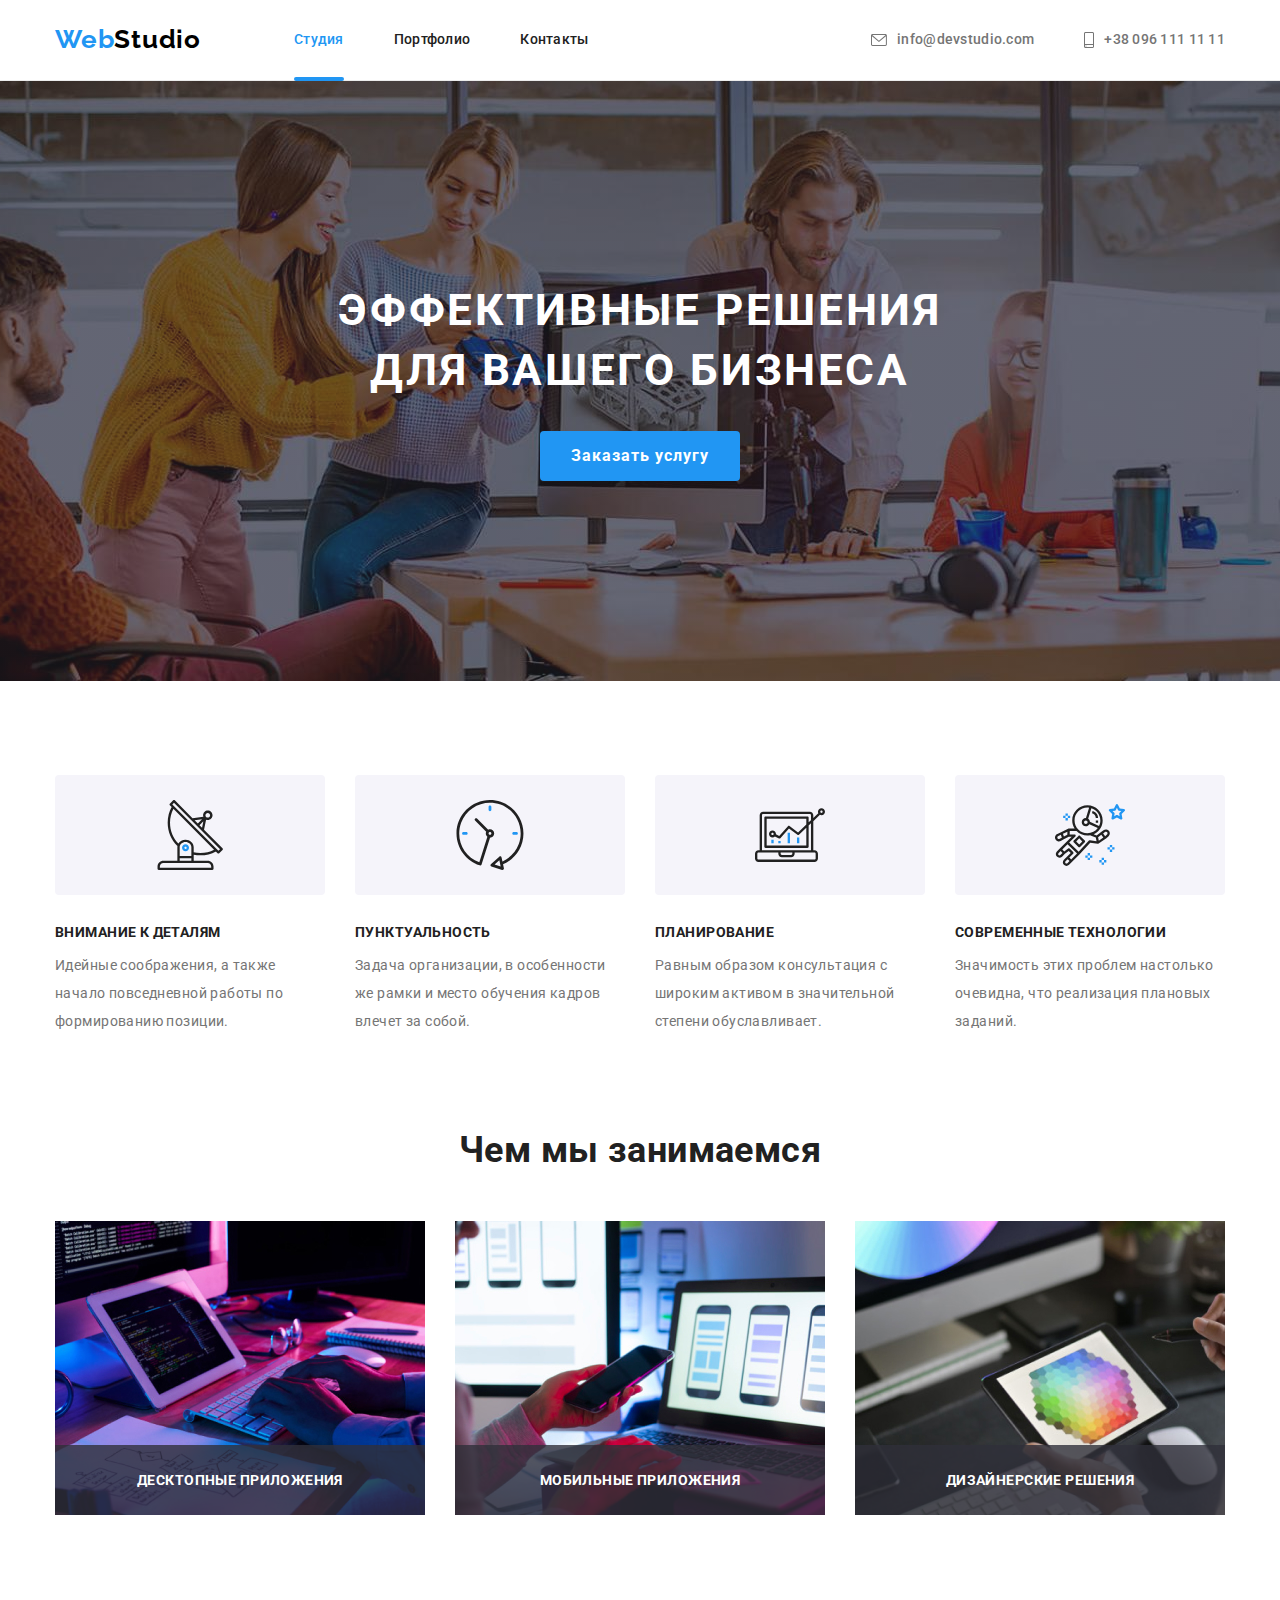
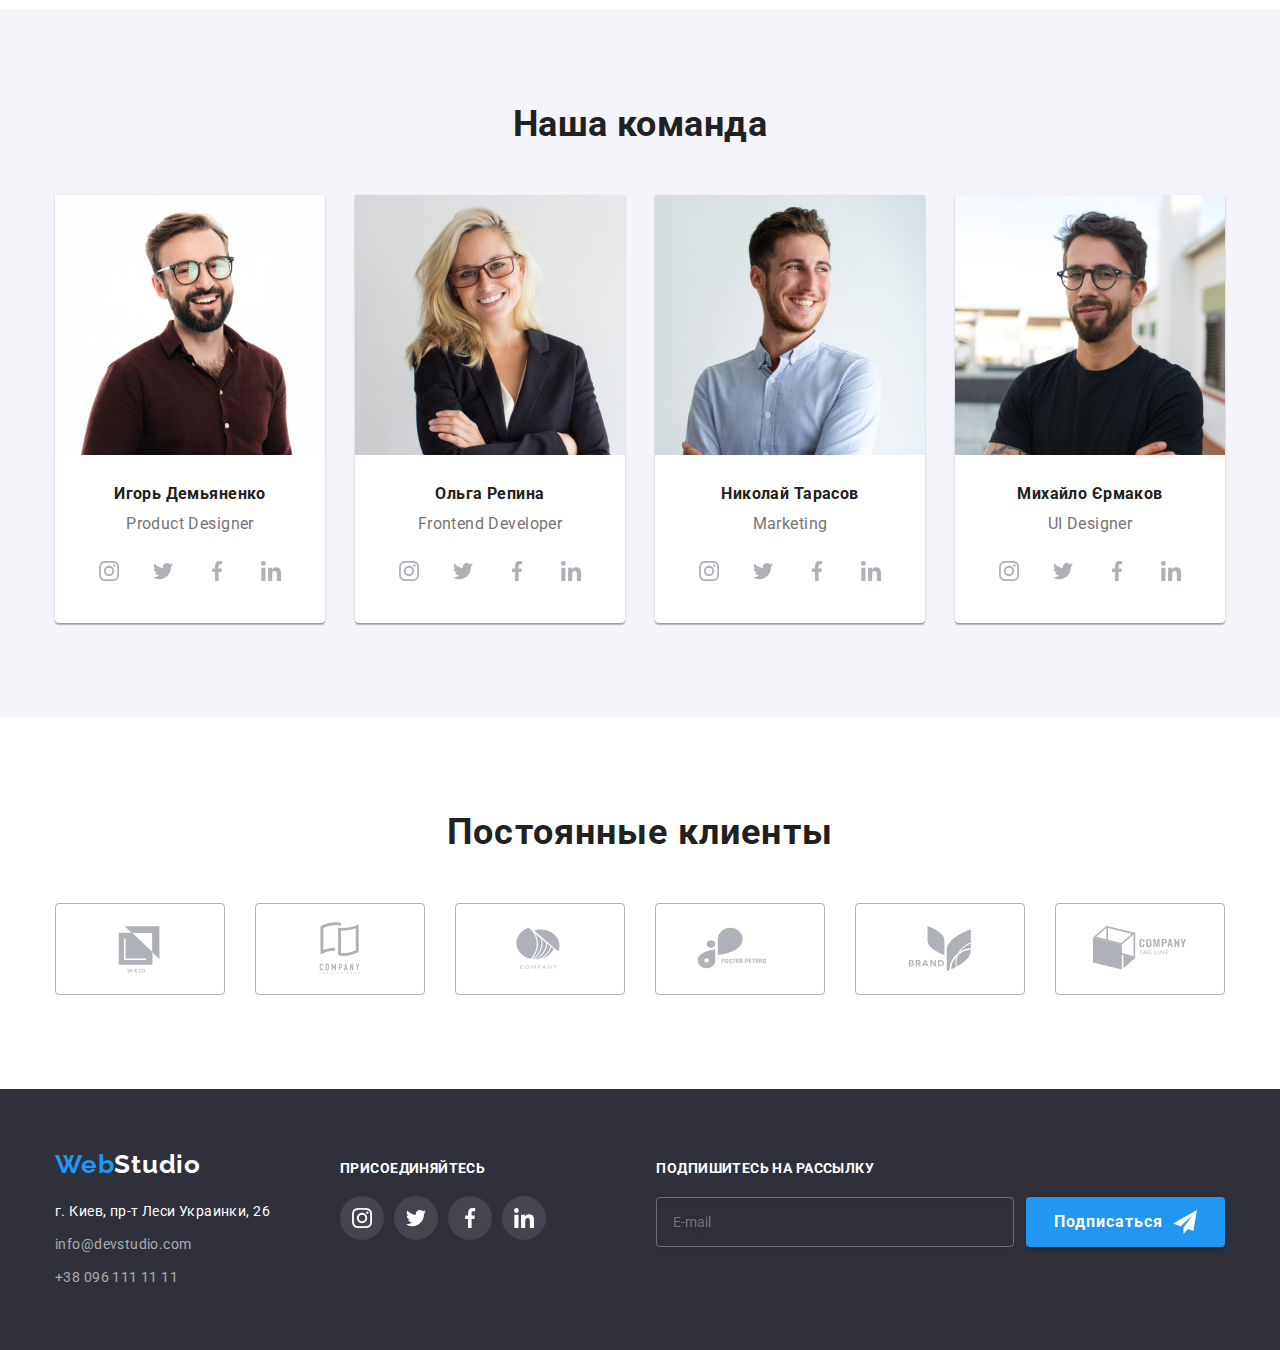
==== index.html @ 837e89fe "6 домашка" ====
<!DOCTYPE html>
<html lang="ru">
	<head>
		<meta charset="UTF-8" />
		<meta http-equiv="X-UA-Compatible" content="IE=edge" />
		<meta name="viewport" content="width=device-width, initial-scale=1.0" />
		<link
			rel="stylesheet"
			href="https://cdnjs.cloudflare.com/ajax/libs/modern-normalize/1.0.0/modern-normalize.min.css"
		/>
		<link rel="stylesheet" href="styles.css" />
		<link rel="preconnect" href="https://fonts.googleapis.com" />
		<link rel="preconnect" href="https://fonts.gstatic.com" crossorigin />
		<link
			href="https://fonts.googleapis.com/css2?family=Raleway:wght@700&family=Roboto:wght@400;500;700;900&display=swap"
			rel="stylesheet"
		/>
		<title>WebStudio</title>
	</head>

	<body>
		<!--header-->
		<header class="header">
			<div class="conteiner header-nav">
								<nav class="header-nav">
					<a href="./index.html" class="logo"><span class="logo-web">Web</span>Studio</a>

					<ul class="menu-nav">
						<li class="item"><a class="nav-link act" href="./index.html">Студия</a></li>
						<li class="item"><a class="nav-link" href="./portfolio.html">Портфолио</a></li>
						<li class="item"><a class="nav-link" href="">Контакты</a></li>
					</ul>
				</nav>
				<ul class="menu-nav-cont">
					<li class="item"
						><a class="nav-cont" href="mailto:info@devstudio.com">
							<svg class="mail-icon">
								<use href="./icons/icons2v.svg#icon-convert1"></use> 
							</svg>info@devstudio.com</a>
					</li>
					<li class="item"
						><a class="nav-cont" href="tel:+380961111111">
							<svg class="pfone-icon">
								<use href="./icons/icons2v.svg#icon-smartphone"></use> 
							</svg>+38 096 111 11 11</a>
					</li>
				</ul>
			</div>
		</header>

		<main>
			<!--Секція-1_Эффективные решения для вашего бизнеса-->
			<section class="hero">
				<div class="conteiner hero-content">
					<h1 class="hero-title"
						>Эффективные решения <br />
						для вашего бизнеса</h1
					>
					<button data-modal-open type="button" class=" button">Заказать услугу</button>
				</div>
			</section>

			<!--Секція-2_Наши преимущества-->
			<section class="section">
				<div class="conteiner">
					<h2 class="visually-hidden">Наши преимущества</h2>
					<ul class="skils-com-lict">
						<li class="list-item">
							<div class="box-our-advantages">
								<svg class="icon-figure"><use href="./icons/icons.svg#icon-icon-01-catel"></use></svg>
							</div>
							<h3 class="com-item-title">Внимание к деталям</h3>
							<p class="head-opys">Идейные соображения, а также начало повседневной работы по формированию позиции.</p>
						</li>
						<li class="list-item">
							<div class="box-our-advantages">
								<svg class="icon-figure"><use href="./icons/icons.svg#icon-icon-02-godyn"></use></svg>
							</div>
							<h3 class="com-item-title">Пунктуальность</h3>
							<p class="head-opys"
								>Задача организации, в особенности же рамки и место обучения кадров влечет за собой.</p
							>
						</li>
						<li class="list-item">
							<div class="box-our-advantages">
								<svg class="icon-figure"><use href="./icons/icons.svg#icon-icon-03-comp"></use></svg>
							</div>
							<h3 class="com-item-title">Планирование</h3>
							<p class="head-opys"
								>Равным образом консультация с широким активом в значительной степени обуславливает.</p
							>
						</li>
						<li class="list-item">
							<div class="box-our-advantages">
								<svg class="icon-figure"><use href="./icons/icons.svg#icon-icon-04-cosm"></use></svg>
							</div>
							<h3 class="com-item-title">Современные технологии</h3>
							<p class="head-opys">Значимость этих проблем настолько очевидна, что реализация плановых заданий.</p>
						</li>
					</ul>
				</div>
			</section>

			<!--Секція_3-Чем мы занимаемся-->
			<section class="section our-work">
				<div class="conteiner">
					<h2 class="head-poslugu">Чем мы занимаемся</h2>
					<div class="container-our-work">
						<ul class="work-list">
							<li class="item">
								<div class="img-item">
								<img
									src="./images/box1.jpg"
									alt="Програмированиє"
									class="work-list-works"
									width="370"
									height="294"
								/>
								<p class="text-img">Десктопные приложения</p>
								</div>

							</li>
							<li class="item">
								<div class="img-item">
								<img
									src="./images/box2.jpg"
									alt="Консультированиє"
									class="work-list-works"
									width="370"
									height="294"
								/>
								<p class="text-img">Мобильные приложения</p>
								</div>

							</li>
							<li class="item">
								<div class="img-item">
								<img src="./images/box3.jpg"
								alt="Дизайн"
								class="work-list-works"
								width="370"
								height="294"
								/>
								<p class="text-img">Дизайнерские решения</p>
								</div>
							</li>
						</ul>
					</div>
				</div>
			</section>

			<!--Секція_4_Наша команда-->
			<section class="section container-our-comand">
				<div class="conteiner">
					<h2 class="head-command">Наша команда</h2>
					<ul class="our-comand">
						<li class="our-comand-li">
							<img src="./images/2-komand-01.jpg" alt="" class="img-card" />
							<div class="our-comand-name">
								<h3 class="name">Игорь Демьяненко</h3>
								<p lang="en" class="work">Product Designer</p>
								<ul class="team-icon">
									<li class="icon-item cart-team">
										<a
											class="link-soc-team"
											href="https://www.instagram.com/"
											target="_blank"
											rel="noopener noreferrer nofollow"
										>
											<svg class="icon-item-team"><use href="./icons/icons2v.svg#icon-instagram"></use></svg>
										</a>
									</li>
									<li class="icon-item"
										><a
											class="link-soc-team"
											href="https://twitter.com/"
											target="_blank"
											rel="noopener noreferrer nofollow"
										>
											<svg class="icon-item-team"><use href="./icons/icons2v.svg#icon-twitter"></use></svg>
										</a>
									</li>
									<li class="icon-item"
										><a
											class="link-soc-team"
											href="https://www.facebook.com/"
											target="_blank"
											rel="noopener noreferrer nofollow"
										>
											<svg class="icon-item-team"><use href="./icons/icons2v.svg#icon-facebook"></use></svg>
										</a>
									</li>
									<li class="icon-item"
										><a
											class="link-soc-team"
											href="https://www.linkedin.com/"
											target="_blank"
											rel="noopener noreferrer nofollow"
										>
											<svg class="icon-item-team"><use href="./icons/icons2v.svg#icon-linkedin"></use></svg>
										</a>
									</li>
								</ul>
							</div>
						</li>
						<li class="our-comand-li">
							<img src="./images/2-komand-02.jpg" alt="" class="img-card" />
							<div class="our-comand-name">
								<h3 class="name">Ольга Репина</h3>
								<p lang="en" class="work">Frontend Developer</p>
								<ul class="team-icon">
									<li class="icon-item cart-team">
										<a
											class="link-soc-team"
											href="https://www.instagram.com/"
											target="_blank"
											rel="noopener noreferrer nofollow"
										>
											<svg class="icon-item-team"><use href="./icons/icons2v.svg#icon-instagram"></use></svg>
										</a>
									</li>
									<li class="icon-item"
										><a
											class="link-soc-team"
											href="https://twitter.com/"
											target="_blank"
											rel="noopener noreferrer nofollow"
										>
											<svg class="icon-item-team"><use href="./icons/icons2v.svg#icon-twitter"></use></svg>
										</a>
									</li>
									<li class="icon-item"
										><a
											class="link-soc-team"
											href="https://www.facebook.com/"
											target="_blank"
											rel="noopener noreferrer nofollow"
										>
											<svg class="icon-item-team"><use href="./icons/icons2v.svg#icon-facebook"></use></svg>
										</a>
									</li>
									<li class="icon-item"
										><a
											class="link-soc-team"
											href="https://www.linkedin.com/"
											target="_blank"
											rel="noopener noreferrer nofollow"
										>
											<svg class="icon-item-team"><use href="./icons/icons2v.svg#icon-linkedin"></use></svg>
										</a>
									</li>
								</ul>
							</div>
						</li>
						<li class="our-comand-li">
							<img src="./images/2-komand-03.jpg" alt="" class="img-card" />
							<div class="our-comand-name">
								<h3 class="name">Николай Тарасов</h3>
								<p lang="en" class="work">Marketing</p>
								<ul class="team-icon">
									<li class="icon-item cart-team">
										<a
											class="link-soc-team"
											href="https://www.instagram.com/"
											target="_blank"
											rel="noopener noreferrer nofollow"
										>
											<svg class="icon-item-team"><use href="./icons/icons2v.svg#icon-instagram"></use></svg>
										</a>
									</li>
									<li class="icon-item"
										><a
											class="link-soc-team"
											href="https://twitter.com/"
											target="_blank"
											rel="noopener noreferrer nofollow"
										>
											<svg class="icon-item-team"><use href="./icons/icons2v.svg#icon-twitter"></use></svg>
										</a>
									</li>
									<li class="icon-item"
										><a
											class="link-soc-team"
											href="https://www.facebook.com/"
											target="_blank"
											rel="noopener noreferrer nofollow"
										>
											<svg class="icon-item-team"><use href="./icons/icons2v.svg#icon-facebook"></use></svg>
										</a>
									</li>
									<li class="icon-item"
										><a
											class="link-soc-team"
											href="https://www.linkedin.com/"
											target="_blank"
											rel="noopener noreferrer nofollow"
										>
											<svg class="icon-item-team"><use href="./icons/icons2v.svg#icon-linkedin"></use></svg>
										</a>
									</li>
								</ul>
							</div>
						</li>
						<li class="our-comand-li">
							<img src="./images/2-komand-04.jpg" alt="" class="img-card" />
							<div class="our-comand-name">
								<h3 class="name">Михайло Єрмаков</h3>
								<p lang="en" class="work">UI Designer</p>
								<ul class="team-icon">
									<li class="icon-item cart-team">
										<a
											class="link-soc-team"
											href="https://www.instagram.com/"
											target="_blank"
											rel="noopener noreferrer nofollow"
										>
											<svg class="icon-item-team"><use href="./icons/icons2v.svg#icon-instagram"></use></svg>
										</a>
									</li>
									<li class="icon-item"
										><a
											class="link-soc-team"
											href="https://twitter.com/"
											target="_blank"
											rel="noopener noreferrer nofollow"
										>
											<svg class="icon-item-team"><use href="./icons/icons2v.svg#icon-twitter"></use></svg>
										</a>
									</li>
									<li class="icon-item"
										><a
											class="link-soc-team"
											href="https://www.facebook.com/"
											target="_blank"
											rel="noopener noreferrer nofollow"
										>
											<svg class="icon-item-team"><use href="./icons/icons2v.svg#icon-facebook"></use></svg>
										</a>
									</li>
									<li class="icon-item"
										><a
											class="link-soc-team"
											href="https://www.linkedin.com/"
											target="_blank"
											rel="noopener noreferrer nofollow"
										>
											<svg class="icon-item-team"><use href="./icons/icons2v.svg#icon-linkedin"></use></svg>
										</a>
									</li>
								</ul>
							</div>
						</li>
					</ul>
				</div>
			</section>

			<!--Секція_5_Постоянные клиенты-->
			            <section class="section">
				<div class="conteiner">
					<h2 class="cliens-title">Постоянные клиенты</h2>

				<ul class="cliens-list">
					<li>
						<a class="client-logo" href="" target="_blank" rel="noopener noreferrer nofollow">
							<svg class="logo-svg">
                               <use href="./images/icons.svg#icon-Logo1"></use>
							</svg>
						</a>
					</li>

					<li>
						<a class="client-logo" href="" target="_blank" rel="noopener noreferrer nofollow">
							<svg class="logo-svg">
                               <use href="./images/icons.svg#icon-Logo2"></use>
							</svg>
						</a>
					</li>

					<li>
						<a class="client-logo" href="" target="_blank" rel="noopener noreferrer nofollow">
							<svg class="logo-svg">
                               <use href="./images/icons.svg#icon-Logo3"></use>
							</svg>
						</a>
					</li>

					<li>
						<a class="client-logo" href="" target="_blank" rel="noopener noreferrer nofollow">
							<svg class="logo-svg">
                               <use href="./images/icons.svg#icon-Logo4"></use>
							</svg>
						</a>
					</li>

					<li>
						<a class="client-logo" href="" target="_blank" rel="noopener noreferrer nofollow">
							<svg class="logo-svg">
                               <use href="./images/icons.svg#icon-Logo5"></use>
							</svg>
						</a>
					</li>

					<li>
						<a class="client-logo" href="" target="_blank" rel="noopener noreferrer nofollow">
							<svg class="logo-svg">
                               <use href="./images/icons.svg#icon-Logo6"></use>
							</svg>
						</a>
					</li>
				</ul>

				</div>
			</section>
		</main>

		<!--footer-->
		<footer class="footer-section">
			<div class="conteiner flex-footer">
				<div class="footer-content">
				<a href="./index.html" class="logo foot"
					><span class="logo-web">Web</span><span class="footer-studio">Studio</span></a>
				<address>
					<ul class="contact-footer">
						<li class="item-foot">
							<a
								class="address"
								href="https://goo.gl/maps/L429s9yHfbcvS6HbA"
								target="_blank"
								rel="noopener noreferrer nofollow"
								>г. Киев, пр-т Леси Украинки, 26</a>
						</li>
						<li class="item-foot"><a class="footer-cont" href="mailto:info@devstudio.com">info@devstudio.com</a></li>
						<li class="item-foot"><a class="footer-cont" href="tel:+380961111111">+38 096 111 11 11</a></li>
					</ul>
				</address>
			</div>

			<div class="footer-soc-icon">
				<p class="soc-title">присоединяйтесь</p>
				<ul class="soc-icon-link">
					<li class="fot-icon-item"><a class="fot-link-soc" href="https://www.instagram.com/" target="_blank" rel="noopener noreferrer nofollow">
						<svg class="fut-icon-item">
							<use href="./images/icons.svg#icon-instagram"></use>
						</svg></a>
					</li>
					<li class="fot-icon-item"><a class="fot-link-soc" href="https://twitter.com/" target="_blank" rel="noopener noreferrer nofollow">
						<svg class="fut-icon-item">
							<use href="./images/icons.svg#icon-twitter"></use>
						</svg></a>
					</li>
					<li class="fot-icon-item"><a class="fot-link-soc" href="https://www.facebook.com/" target="_blank" rel="noopener noreferrer nofollow">
						<svg class="fut-icon-item">
							<use href="./images/icons.svg#icon-facebook"></use>
						</svg></a>
					</li>
					<li class="fot-icon-item"><a class="fot-link-soc" href="https://www.linkedin.com/" target="_blank" rel="noopener noreferrer nofollow">
						<svg class="fut-icon-item">
							<use href="./images/icons.svg#icon-linkedin"></use>
						</svg></a>
					</li>
				</ul>
			</div>

               <form class="footter-form">
				<div>
				<p class="footer-form-title">Подпишитесь на рассылку</p>
				<label class="label-mail">
					<input type="email" name="email" placeholder="E-mail" />
				</label>
			</div>
			<div>
				<button type="submit" class="footer-form-btn">Подписаться
					<svg class="sent-svg">
						<use href="./images/icons.svg#icon-send"></use>
					</svg>
				</button>
			</div>
			   </form>


			</div>
		</footer>

		<!-- Модальное Окно -->
		<div data-modal class="backdrop is-hidden">
		<div class="modal">
	
	
				
				<form class="form">
					<p class="form-title">Оставьте свои данные, мы вам перезвоним</p>
			
					<label class="form-group"><span class="modal-form-text">Имя</span>
					<input type="text" name="username">
					<svg class="svg-form">
						<use href="./images/icons.svg#icon-person"></use>
					</svg>
				</label>

					<label class="form-group"><span class="modal-form-text">Телефон</span>
					<input type="tel" name="telephone">
					<svg class="svg-form">
						<use href="./images/icons.svg#icon-phone"></use>
					</svg>
				</label>

					<label class="form-group"><span class="modal-form-text">Почта</span>
					<input type="email" name="mail">
					<svg class="svg-form">
						<use href="./images/icons.svg#icon-email"></use>
					</svg>
				</label>

					<label class="form-group"><span class="modal-form-text">Комментарий</span>
					<textarea class="comment" name="comment" rows="10" placeholder="Введите текст"></textarea>
				</label>


				<label class="checkbox-label" for="policy">
					<input class="checkbox" type="checkbox" name="policy" id="policy">
					<span class="icon-check"></span>
					Соглашаюсь с рассылкой и принимаю <a class="policy-link" href="">Условия договора</a></label>
			

					<button class="form-button" type="submit">Отправить</button>
				</form>
			
			<button  data-modal-close class="close-modal" type="button">
        <svg class="close-svg">
			<use href="./images/icons.svg#icon-close-black"></use>
		</svg>
	</button>
		</div>
		</div>
		<script src="./js/modal.js"></script>
	</body>
</html>
---- styles.css ----
:root {
	--h-text-color: #212121;
	--text-color: #757575;
	--white-color: #ffffff;
	--hero-back-color: #2f303a;
	--accent-color: #2196f3;
	--button-accent-color: #188ce8;
	--fot-con-text-color: rgba(255, 255, 255, 0.6);
	--team-back-color: #f5f4fa;
	--black-color: #000000;
	--box-shadow-color: 0px 3px 1px rgba(0, 0, 0, 0.1), 0px 1px 2px rgba(0, 0, 0, 0.08), 0px 2px 2px rgba(0, 0, 0, 0.12);
	--outline-stiles-control: #920101;
}

@import 'node_modules/modern-normalize/modern-normalize.css';

/*--body-*/
html {
	box-sizing: border-box;
}

*,
*::before,
*::after
 {
	box-sizing: inherit;
}

.section {
	padding-top: 94px;
	padding-bottom: 94px;
}

p,
h1,
h2,
h3,
h4,
h5,
h6 {
	margin: 0;
}

ul {
	padding-left: 0;
	margin: 0;
	list-style: none;

}

body {
	font-family: "Roboto", sans-serif;
	color: #212121;
	font-size: 14px;
	letter-spacing: 0.03em;
	background-color: #ffffff;
	margin: 0;
}







/* Модальное окно */
.backdrop {
	position: fixed;
	top: 0;
	left: 0;
	width: 100%;
	height: 100%;
	opacity: 1;
	background: rgba(0, 0, 0, 0.2);
	transition: opacity 250ms cubic-bezier(0.4, 0, 0.2, 1);
}

.modal {
	position: absolute;
	min-width: 528px;
	min-height: 581px;
	top: 50%;
	left: 50%;
	padding: 40px;
	transform: translate(-50%, -50%) scale(1);
	background: var(--white-color);
	box-shadow: 0px 1px 3px rgba(0, 0, 0, 0.12), 0px 1px 1px rgba(0, 0, 0, 0.14), 0px 2px 1px rgba(0, 0, 0, 0.2);
	border-radius: 4px;
	transform: translate 250ms cubic-bezier(0.4, 0, 0.2, 1);
}

.backdrop.is-hidden .modal {
	transform: translate(-50%, -50%) scale(0.9);
}

.backdrop.is-hidden {
	opacity: 0;
	pointer-events: none;
}

.close-modal {
	position: absolute;
	display: flex;
	width: 30px;
	height: 30px;
	border: 1px solid rgba(0, 0, 0, 0.1);
	border-radius: 50%;
	background-color: var(--white-color);
	align-items: center;
	justify-content: center;
	top: 8px;
	right: 8px;
	fill: var(--black-color);
	transition: fill 250ms cubic-bezier(0.4, 0, 0.2, 1);
}

.close-modal:hover,
.close-modal:focus {
	fill: var(--accent-color);
}

.close-svg {
	width: 18px;
	height: 18px;
}

/*--контент модального вікна--*/
.form {
	display: block;
	width: 448px;
}

.form-title {
	font-weight: 700;
	font-size: 20px;
	line-height: 1.15;
	text-align: center;
	margin-bottom: 12px;
	letter-spacing: 0.03em;
	color: var(--h-text-color);
}

.modal-form-text {
	font-size: 12px;
line-height: 1.16;
letter-spacing: 0.01em;
margin-bottom: 4px;
}

.form-group {
	position: relative;
	display: flex;
	flex-direction: column;
	margin-bottom: 10px;
}

.svg-form {
	position: absolute;
	width: 18px;
	height: 18px;
	left: 12px;
	bottom: 11px;
	fill: var(--black-color);
	transition: fill 250ms cubic-bezier(0.4, 0, 0.2, 1);
}

input:focus ~ .svg-form {
	fill: var(--accent-color);
}

textarea {
	resize: none;
	height: 120px;
	margin-bottom: 20px;
	border: 1px solid rgba(33, 33, 33, 0.2);
	border-radius: 4px;
	outline: none;
	transition: border 250ms cubic-bezier(0.4, 0, 0.2, 1);
}

textarea:focus {
	border: 1px solid var(--accent-color);
}

.comment {
	padding: 12px 16px;
	font-weight: 400;
	font-size: 14px;
    line-height: 1,14;
    letter-spacing: 0.01em;
    color: rgba(117, 117, 117, 0.5);

}

.modal-form label {
	margin-bottom: 4px;
}

.modal-form input {
	margin: 0;
	padding: 0;
}

input {
	padding: 11px 12px 11px 42px;
	border: 1px solid;
	border-color: rgba(33, 33, 33, 0.2);
	border-radius: 4px;
	outline: none;
	transition: border-color 250ms cubic-bezier(0.4, 0, 0.2, 1);
}

input:focus {
	border-color: var(--accent-color);
}

.checkbox {
	position: absolute;
	width: 1px;
	height: 1px;
	margin: -1px;
	border: 0;
	padding: 0;
	white-space: nowrap;
	clip-path: inset(100%);
	clip: rect(0 0 0 0);
	overflow: hidden;
	margin: 0;
}

.checkbox:checked + .icon-check {
	border-color: var(--accent-color);
	background-color: var(--accent-color);
	background-image: url(../images/check.svg);
	background-repeat: no-repeat;
}

.checkbox-label {
	display: flex;
	justify-content: center;
	align-items: center;
}

.icon-check {
	display: inline-block;
	margin-right: 8px;
	width: 16px;
	height: 15px;
	border: 2px solid var(--h-text-color);
	border-radius: 2px;
	transition: border-color 250ms cubic-bezier(0.4, 0, 0.2, 1), background-color 250ms cubic-bezier(0.4, 0, 0.2, 1),
		background-image 250ms cubic-bezier(0.4, 0, 0.2, 1);
}

.policy-link {
	position: relative;
	display: inline-block;
	margin-left: 4px;
	color: var(--accent-color);
	letter-spacing: 0.03em;
	text-decoration: none;
}

.policy-link::after {
	content: "";
	position: absolute;
	display: block;
	left: 0;
	bottom: 1px;
	width: 100%;
	height: 1px;
	background-color: var(--accent-color);
}

.form-button {
	display: block;
	text-align: center;
	letter-spacing: 0.06em;
	width: 200px;
	height: 50px;
	margin: 30px auto 0;
	background-color: var(--accent-color);
	box-shadow: 0px 4px 4px rgba(0, 0, 0, 0.15);
	border: 0;
	border-radius: 4px;
	font-weight: 700;
	font-size: 16px;
	line-height: 1.88;
	color: var(--white-color);
	transition: background-color 250ms cubic-bezier(0.4, 0, 0.2, 1);
}

.form-button:hover,
.form-button:focus {
	background-color: var(--button-accent-color);
}

/*--index--Заголовок--*/
/*--header--*/
.header {
	border-bottom: 1px solid #ececec;
	background-color: var(--white-color);
}

.conteiner {
	width: 1200px;
	padding-left: 15px;
	padding-right: 15px;
	margin-left: auto;
	margin-right: auto;
}

.header-nav {
	display: flex;
	align-items: center;
}

.logo {
	color: var(--black-color);
	font-family: "Raleway";
	font-weight: 700;
	font-size: 26px;
	line-height: 1.2;
	letter-spacing: 0.03em;
	text-decoration: none;
}

.logo-web {
	color: var(--accent-color);
}

.header-nav {
	font-weight: 500;
	line-height: 1.1;
	letter-spacing: 0.02em;
}

.menu-nav {
	display: flex;
	list-style: none;
	margin-left: 93px;
}

.menu-nav .item + .item {
	margin-left: 50px;
}

.logo,
.nav-link,
.nav-cont {
	text-decoration: none;
}

.menu-nav .nav-link {
	position: relative;
	display: block;
	padding-top: 32px;
	padding-bottom: 32px;
	color: var(--h-text-color);
	transition: color 250ms cubic-bezier(0.4, 0, 0.2, 1);
}

.nav-menu .nav-link {
	color: var(--h-text-color);
	list-style: none;
	font-weight: 500;
	line-height: 1.1;
	letter-spacing: 0.02em;
}

.menu-nav .nav-link.act {
	position: relative;
	color: var(--accent-color);
}

.menu-nav .nav-link.act::after {
	content: "";
	position: absolute;
	left: 0;
	bottom: -1px;
	display: block;
	background: #2196f3;
	border-radius: 2px;
	height: 4px;
	width: 100%;
}

.menu-nav-cont {
	display: flex;
	list-style: none;
	margin-left: auto;
	align-items: center;
}

.menu-nav-cont .item + .item {
	margin-left: 50px;
}

.nav-cont {
	color: var(--text-color);
	font-weight: 500;
	line-height: 1.1;
	letter-spacing: 0.02em;
	display: flex;
	align-items: center;
	padding-top: 32px;
	padding-bottom: 32px;
	transition: color 250ms cubic-bezier(0.4, 0, 0.2, 1);
}

.nav-link:hover,
.nav-link:focus,
.nav-cont:hover,
.nav-cont:focus {
	color: var(--accent-color);
}

.mail-icon {
	display: inline-block;
	content: "";
	width: 16px;
	height: 12px;
	fill: currentColor;
	margin-right: 10px;
}

.pfone-icon {
	display: inline-block;
	content: "";
	width: 10px;
	height: 16px;
	fill: currentColor;
	margin-right: 10px;
}

/*--Секція-1_Эффективные решения для вашего бизнеса--*/

.hero {
	max-width: 1600px;
	height: 600px;
	background: #2f303a;
	background-image: linear-gradient(to right, rgba(47, 48, 58, 0.4), rgba(47, 48, 58, 0.4)), url("./images/heder-photo-optim.jpg");
	background-repeat: no-repeat;
	background-size: cover;
	background-position: center;
	text-align: center;
	padding: 200px 0;
	margin: 0 auto;
}

.hero-title {
	font-size: 44px;
	line-height: 1.36;
	letter-spacing: 0.06em;
	text-transform: uppercase;
	color: #ffffff;
	align-items: center;
	margin-left: auto;
	margin-right: auto;
	text-align: center;
	margin-bottom: 30px;
}



.button {
	display: block;
	font-weight: 700;
	font-size: 16px;
	line-height: 1.5;
	color: var(--white-color);
	background-color: var(--accent-color);
	width: 200px;
	height: 50px;
	letter-spacing: 0.06em;
	margin: 0;
	border: 0;
	border-radius: 4px;
	margin-left: auto;
	margin-right: auto;
	transition: background-color 250ms cubic-bezier(0.4, 0, 0.2, 1);
}

.button:hover,
.button:focus {
	background-color: var(--button-accent-color);
}

/*--Секція-2_Наши преимущества--*/
.visually-hidden {
	position: absolute;
	width: 1px;
	height: 1px;
	margin: -1px;
	border: 0;
	padding: 0;
	white-space: nowrap;
	clip-path: inset(100%);
	clip: rect(0 0 0 0);
	overflow: hidden;
	margin: 0;
}




.skils-com-lict {
	display: flex;
	list-style: none;
}

.list-item {
	margin-left: 0px;
	margin-right: 30px;
}

.list-item:last-child {
	margin-right: 0px;
}

.skills-cont {
	width: 270px;
}

.com-item-title,
.head-opys {
	width: 270px;
}

.com-item-title {
	font-weight: 700;
	line-height: 1.14;
	text-transform: uppercase;
	color: var(--h-text-color);
	margin-bottom: 10px;
	font-size: 14px;
}

.head-opys {
	font-weight: 400;
	line-height: 2;
	color: #757575;
}


.box-our-advantages {
  display: flex;
  width: 100%;
  height: 120px;
  background-color: #F5F4FA;
  border-radius: 4px;
  margin-bottom: 30px;
  align-items: center;
  justify-content: center;

}


.icon-figure {
   width: 70px;
   height: 70px;
   padding: 0px;
}


/*--Секція_3-Чем мы занимаемся--*/
.head-poslugu {
	font-weight: 700;
	font-size: 36px;
	line-height: 1.17;
	text-align: center;
	color: var(--h-text-color);
	margin-bottom: 50px;
}

.work-list > li {
	display: flex;
	margin-left: 0px;
	margin-right: 30px;
}

.work-list {
	display: flex;
	list-style: none;
}

.container-our-work:nth-last-child(n + 3) {
	margin-bottom: 0px;
}

.work-list > li:last-child {
	margin-right: 0px;
}

.work-list-works {
	display: block;
	height: auto;
	width: auto;
}
.our-work {
	padding-top: 0px;
}

.img-item {
	position: relative;
}

.text-img {
	position: absolute;
	display: flex;
	justify-content: center;
	align-items: center;
	width: 100%;
	height: 70px;
	bottom: 0;
	background-color: rgba(47, 48, 58, 0.8);
	font-weight: 700;
	font-size: 14px;
	line-height: 16px;
	letter-spacing: 0.03em;
	text-transform: uppercase;
	color: var(--white-color);
}




/*--Секція_4_Наша команда--*/
.container-our-comand {
	background: #f5f4fa;
}

.head-command {
	font-weight: 700;
	font-size: 36px;
	line-height: 1.17;
	text-align: center;
	color: var(--h-text-color);
}

.img-card {
	width: 100%;
	height: auto;
	display: block;
}

.our-comand-li {
	box-shadow: 0px 1px 3px rgba(0, 0, 0, 0.12), 0px 1px 1px rgba(0, 0, 0, 0.14), 0px 2px 1px rgba(0, 0, 0, 0.2);
	border-radius: 0px 0px 4px 4px;
	margin-left: 0px;
	margin-right: 30px;
	background: #ffffff;

}
.our-comand-li:last-child {
	margin-right: 0px;
}

.our-comand {
	display: flex;
	list-style: none;
	margin-top: 50px;
}

.our-comand-name {
	padding-top: 0px;
	padding-bottom: 0px;
}

.name {
	margin-top: 30px;
	margin-bottom: 10px;
	text-align: center;
}

.work {
	margin-bottom: 16px;
}

.mame {
	font-weight: 500;
	font-size: 16px;
	line-height: 1.19;
	text-align: center;
	color: var(--h-text-color);
}

.work {
	font-weight: 400;
	font-size: 16px;
	line-height: 1.19;
	text-align: center;
	color: #757575;
}



/*instagram-twitter-facebook-linkedin*/
 .team-icon {
  display: flex;
  margin-bottom: 30px;
  justify-content: center;
  list-style: none;
  gap: 10px;
 }


.link-soc-team {
  width: 44px;
	height: 44px;
	border-radius: 50%;
	display: flex;
	justify-content: center;
	align-items: center;
	color: var(--text-color);
	background-color: var(--white-color);
	fill: #afb1b8;
	transition: background-color 250ms cubic-bezier(0.4, 0, 0.2, 1), fill 250ms cubic-bezier(0.4, 0, 0.2, 1);
}

.link-soc-team:focus,
.link-soc-team:hover {
  background-color:#2196F3;
  fill:#FFFFFF;
}

.icon-item-team {
width: 20px;
height: 20px;
}

.icon-item-team:hover,
.icon-item-team:focus {
 background-color:#2196F3;
}


/*--5_Постоянные клиенты--*/
.cliens-title {
	font-weight: 700;
	font-size: 36px;
	line-height: 42px;
	text-align: center;
	letter-spacing: 0.03em;
	color: var(--h-text-color);
	margin-bottom: 50px;
}

.cliens-list {
	display: flex;
	gap: 30px;
}

.client-logo {
	display: flex;
	width: 170px;
	height: 92px;
	border: 1px solid #afb1b8;
	border-radius: 4px;
	fill: #afb1b8;
	justify-content: center;
	align-items: center;
	transition: border-color 250ms cubic-bezier(0.4, 0, 0.2, 1), fill 250ms cubic-bezier(0.4, 0, 0.2, 1);
}

.client-logo:hover,
.client-logo:focus {
	border-color: var(--accent-color);
	fill: var(--accent-color);
}

.logo-svg {
	width: 106px;
	height: 60px;
}



/*--footer--*/
.footer-section {
	background-color: var(--hero-back-color);
	padding-top: 60px;
	padding-bottom: 60px;
}

.flex-footer {
	display: flex;
	align-items: baseline;
}

.logo.foot {
	display: block;
	margin-bottom: 20px;
}

.contact-footer {
	display: block;
	font-style: normal;
	list-style: none;
}

.contact-footer .item-foot + .item-foot {
	margin-top: 9px;
}

.address,
.footer-cont {
	text-decoration: none;
}

.footer-studio {
	color: var(--white-color);
}

.address {
	line-height: 1.7;
	letter-spacing: 0.03em;
	color: var(--white-color);
	transition: color 250ms cubic-bezier(0.4, 0, 0.2, 1);
}

.address:hover,
.address:focus {
	color: var(--accent-color);
}

.footer-cont {
	line-height: 1.7;
	letter-spacing: 0.03em;
	color: var(--fot-con-text-color);
	transition: color 250ms cubic-bezier(0.4, 0, 0.2, 1);
}

.footer-cont:hover,
.footer-cont:focus {
	color: var(--accent-color);
}

/* Footer Form */

.footter-form {
 display: flex;
 align-items: flex-end;
	margin-left: auto;
}

.footer-form-title {
	font-weight: 700;
	font-size: 14px;
	line-height: 1.14;
	letter-spacing: 0.03em;
	text-transform: uppercase;
	color: var(--white-color);
	margin-bottom: 20px;
}

.label-mail input {
	width: 358px;
	height: 50px;
	left: 815px;
	top: 2787px;
	padding: 15px 16px;
	border: 1px solid rgba(255, 255, 255, 0.3);
	filter: drop-shadow(0px 4px 4px rgba(0, 0, 0, 0.15));
	border-radius: 4px;
	background-color: transparent;
	color: rgba(255, 255, 255, 0.6);
}

.footer-form-btn {
	display: flex;
	justify-content: center;
	align-items: center;
	padding: 10px 28px;
	font-weight: 700;
	font-size: 16px;
	line-height: 1.88;
	margin-left: 12px;
	letter-spacing: 0.06em;
	color: var(--white-color);
	background-color: var(--accent-color);
	border: 0;
	box-shadow: 0px 4px 4px rgba(0, 0, 0, 0.15);
    border-radius: 4px;
	transition: background-color 250ms cubic-bezier(0.4, 0, 0.2, 1);
}

.sent-svg {
	width: 24px;
	height: 24px;
	margin-left: 10px;
}

.footer-form-btn:hover,
.footer-form-btn:focus {
	background-color: var(--button-accent-color);
}


/*--Page-Portfolio--*/
/*--Button-Portfolio--*/
.menu-btn-list {
	list-style: none;
	display: flex;
	margin-bottom: 50px;
	justify-content: center;
}

.menu-btn-list .item + .item {
	margin-left: 8px;
}

.filtre {
	background-color: var(--team-back-color);
	padding: 6px 22px;
	border-radius: 4px;
	border: 0;
	font-weight: 500;
	font-size: 16px;
	line-height: 1.62;
	text-align: center;
	letter-spacing: 0.03em;
	transition: background-color 250ms cubic-bezier(0.4, 0, 0.2, 1), color 250ms cubic-bezier(0.4, 0, 0.2, 1),
		box-shadow 250ms cubic-bezier(0.4, 0, 0.2, 1);
}

.filtre:hover,
.filtre:focus {
	background-color: var(--accent-color);
	color: var(--white-color);
	box-shadow: var(--box-shadow-color);
}

/*--Content-Portfolio--*/

/* ОВЕРЛЕЙ ПОРТФОЛИО */
.cart-thomb {
	position: relative;
	overflow: hidden;
}

.owerlay-text {
	position: absolute;
	display: block;
	top: 0;
	left: 0;
	width: 100%;
	height: 100%;
	padding: 63px 24px;
	font-style: normal;
	font-weight: 400;
	font-size: 18px;
	line-height: 1.56;
	letter-spacing: 0.03em;
	transform: translateY(101%);
	transition: transform 250ms cubic-bezier(0.4, 0, 0.2, 1);
	color: var(--white-color);
	background-color: rgba(33, 150, 243, 0.9);
}

.portfolio-cart .cart-link:hover .owerlay-text,
.portfolio-cart .cart-link:focus .owerlay-text {
	transform: translateY(0);
}


/*--потрфоліo--*/
.portfolio {
	display: flex;
	flex-wrap: wrap;
}

.portfolio-cart {
	background: var(--white-color);
	list-style: none;
	flex-basis: calc((100% - 60px) / 3);
	margin-right: 30px;
	margin-bottom: 30px;
}

.portfolio-cart:nth-last-child(3n + 1) {
	margin-right: 0;
}

.portfolio-cart:nth-last-child(-n + 3) {
	margin-bottom: 0;
}

.cart-link {
	position: relative;
	display: block;
	text-decoration: none;
	transition: box-shadow 250ms cubic-bezier(0.4, 0, 0.2, 1);
}

.cart-link:hover {
	box-shadow: 0px 1px 1px rgba(0, 0, 0, 0.12), 0px 4px 4px rgba(0, 0, 0, 0.06), 1px 4px 6px rgba(0, 0, 0, 0.16);
}

.item-div {
	border: 1px solid #eeeeee;
	border-top: none;
	padding: 20px 24px;
}

.portfolio-title {
	font-weight: 700;
	font-size: 18px;
	line-height: 2;
	letter-spacing: 0.06em;
	color: var(--h-text-color);
	margin-bottom: 4px;
}

.portfolio-text {
	color: var(--text-color);
	font-size: 16px;
	line-height: 1.9;
	letter-spacing: 0.03em;
}


/* Социальные сети футера */
.footer-soc-icon {
	margin-left: 70px;
}

.soc-title {
	font-weight: 700;
	font-size: 14px;
	line-height: 16px;
	margin-bottom: 20px;
	letter-spacing: 0.03em;
	text-transform: uppercase;
	color: var(--white-color);
}

.soc-icon-link {
	display: flex;
	margin-bottom: 30px;
	justify-content: center;
	gap: 10px;
}

.fot-link-soc {
	width: 44px;
	height: 44px;
	border-radius: 50%;
	display: flex;
	justify-content: center;
	align-items: center;
	color: var(--text-color);
	background-color: rgba(255, 255, 255, 0.1);
	fill: var(--white-color);
	transition: background-color 250ms cubic-bezier(0.4, 0, 0.2, 1);
}

.fot-link-soc:focus,
.fot-link-soc:hover {
	background-color: var(--accent-color);
}

.fut-icon-item {
	width: 20px;
	height: 20px;
}
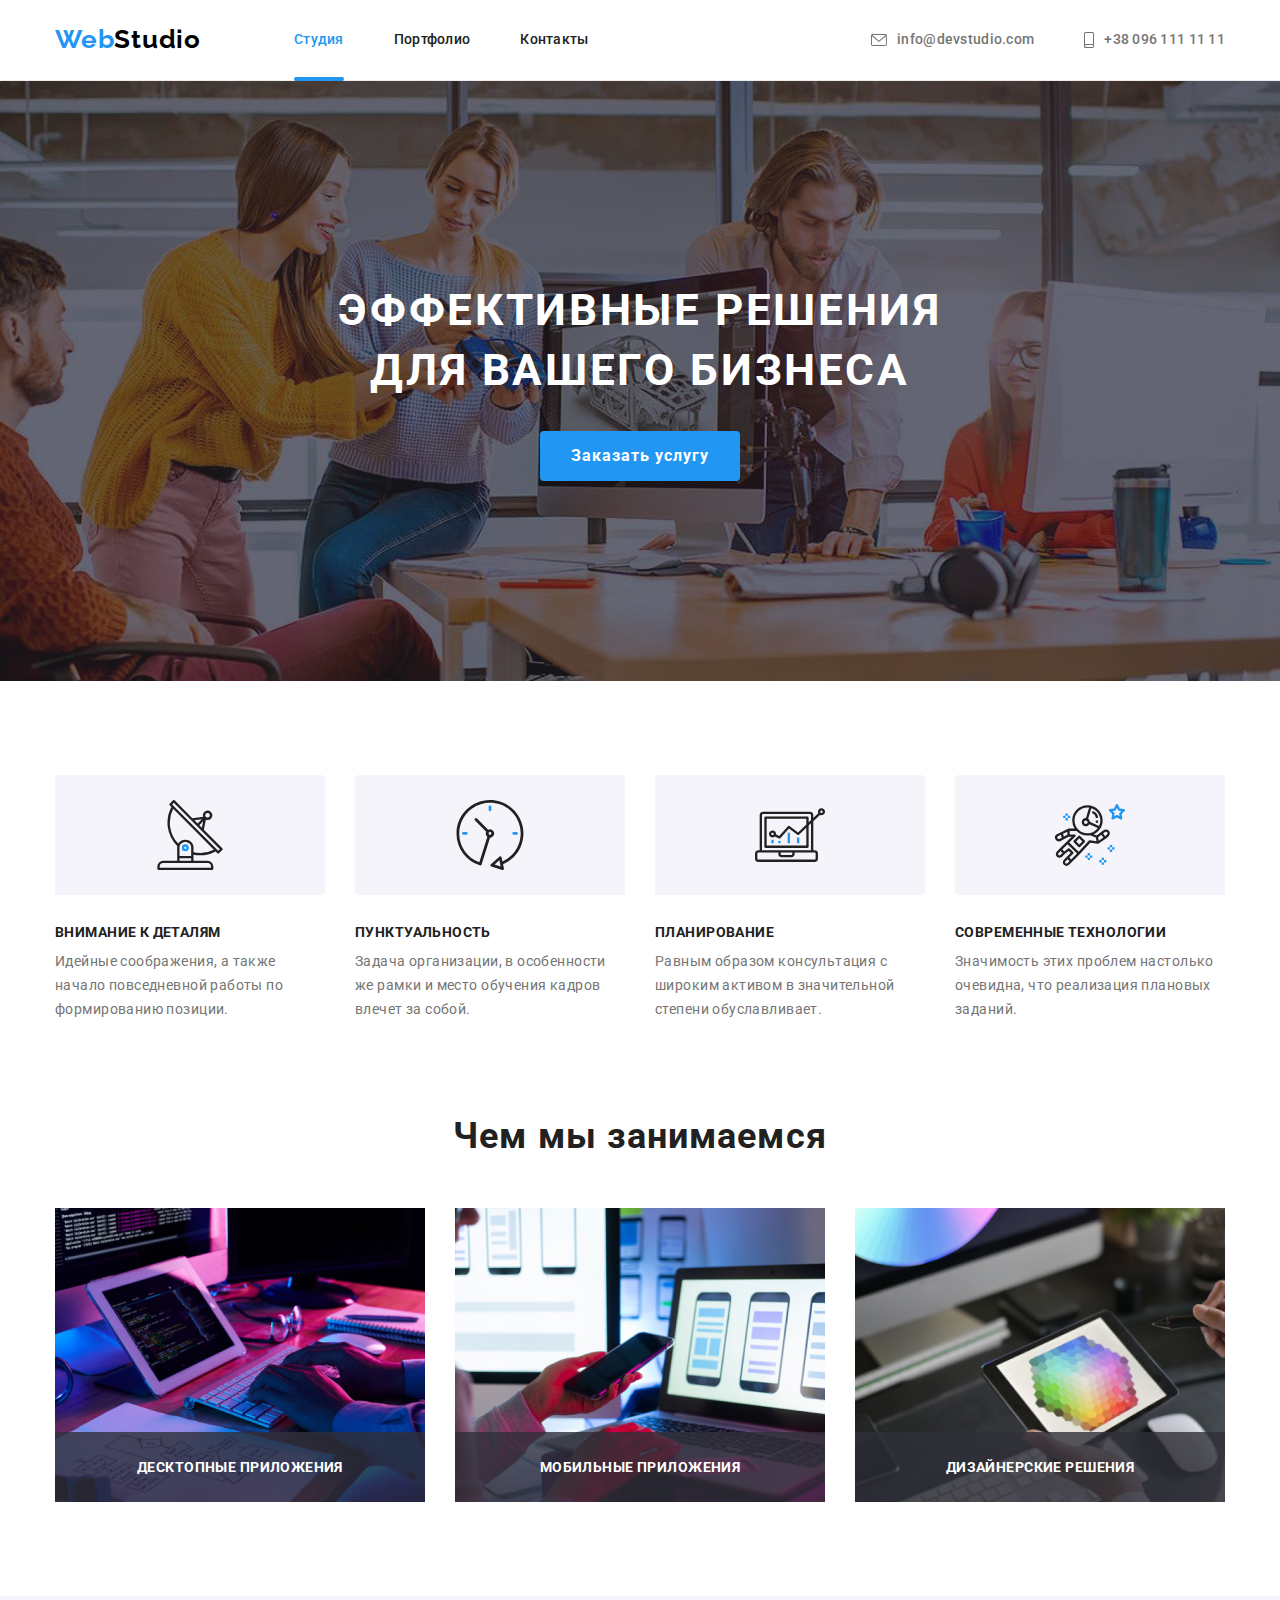
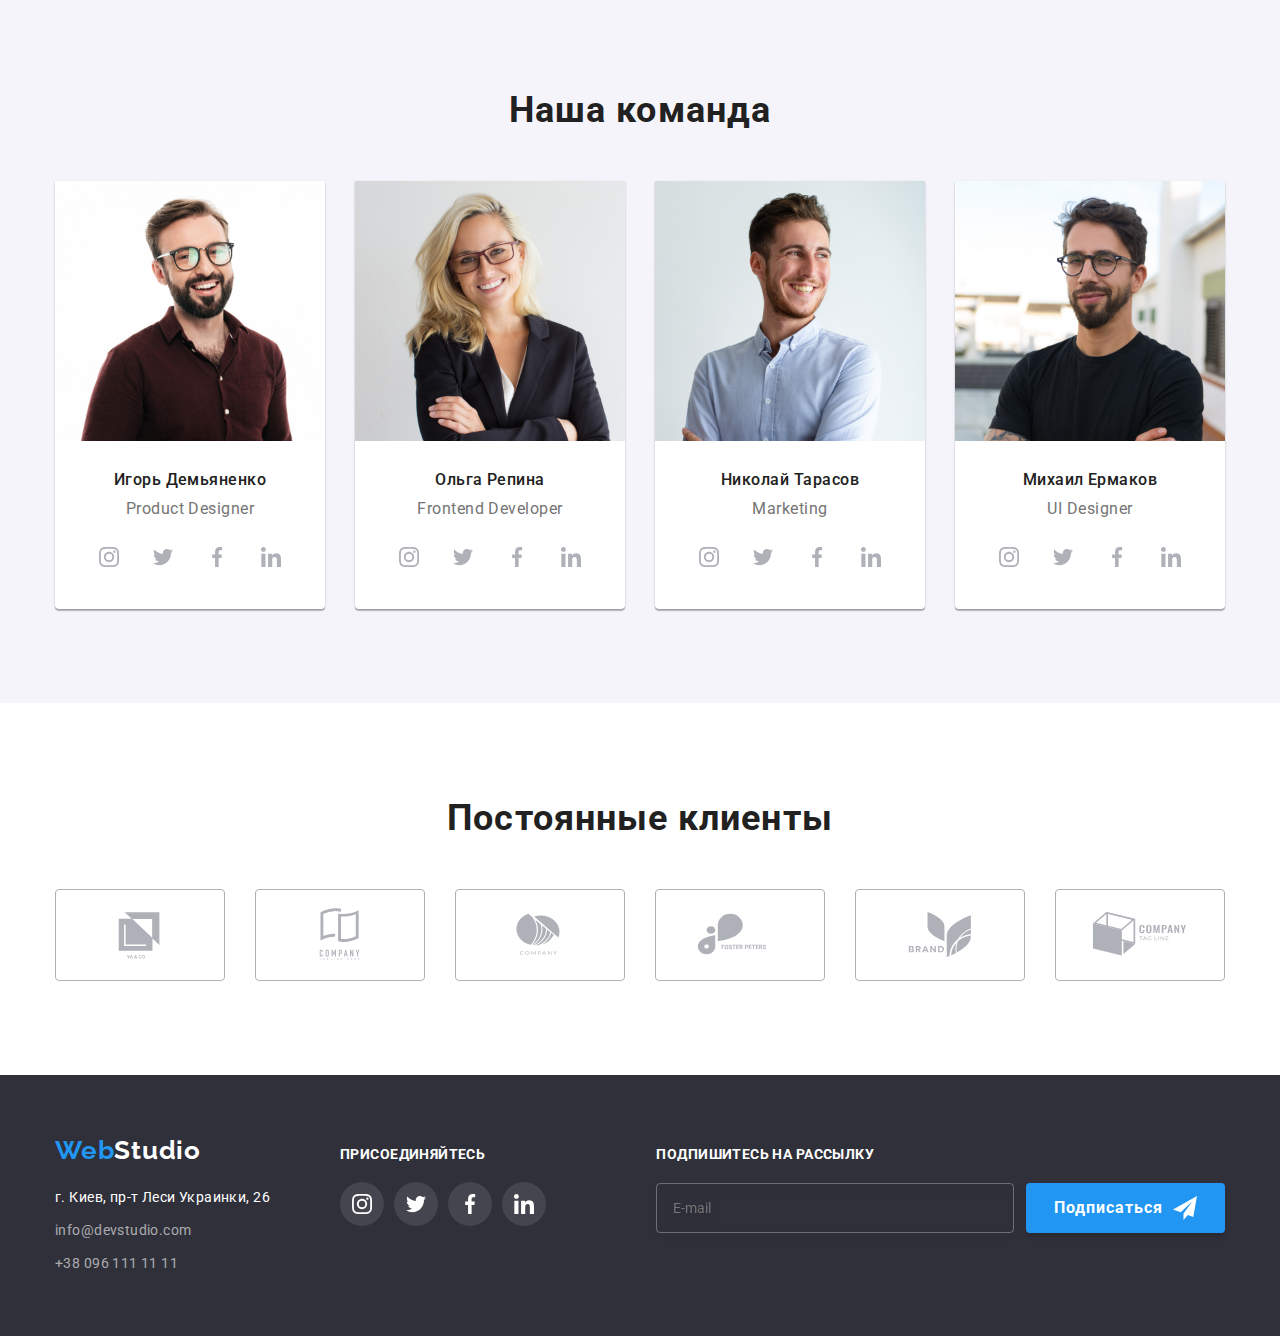
==== commit 1567550a: "zmina koloru textu" ====
--- a/index.html
+++ b/index.html
@@ -22,516 +22,438 @@
 		<!--header-->
 		<header class="header">
 			<div class="conteiner header-nav">
-								<nav class="header-nav">
+				<nav class="header-nav">
 					<a href="./index.html" class="logo"><span class="logo-web">Web</span>Studio</a>
-
+		
 					<ul class="menu-nav">
 						<li class="item"><a class="nav-link act" href="./index.html">Студия</a></li>
 						<li class="item"><a class="nav-link" href="./portfolio.html">Портфолио</a></li>
 						<li class="item"><a class="nav-link" href="">Контакты</a></li>
 					</ul>
 				</nav>
+		
 				<ul class="menu-nav-cont">
-					<li class="item"
-						><a class="nav-cont" href="mailto:info@devstudio.com">
+					<li class="item"><a class="nav-cont" href="mailto:info@devstudio.com">
 							<svg class="mail-icon">
-								<use href="./icons/icons2v.svg#icon-convert1"></use> 
-							</svg>info@devstudio.com</a>
-					</li>
-					<li class="item"
-						><a class="nav-cont" href="tel:+380961111111">
+								<use href="./images/icons.svg#icon-convert1"></use>
+							</svg>info@devstudio.com</a></li>
+					<li class="item"><a class="nav-cont" href="tel:+380961111111">
 							<svg class="pfone-icon">
-								<use href="./icons/icons2v.svg#icon-smartphone"></use> 
-							</svg>+38 096 111 11 11</a>
-					</li>
+								<use href="./images/icons.svg#icon-smartphone"></use>
+							</svg>+38 096 111 11 11</a></li>
 				</ul>
 			</div>
 		</header>
+
 
 		<main>
 			<!--Секція-1_Эффективные решения для вашего бизнеса-->
 			<section class="hero">
 				<div class="conteiner hero-content">
-					<h1 class="hero-title"
-						>Эффективные решения <br />
-						для вашего бизнеса</h1
-					>
-					<button data-modal-open type="button" class=" button">Заказать услугу</button>
+					<h1 class="hero-title">Эффективные решения <br />для вашего бизнеса</h1>
+					<button data-modal-open class="button" type="button">Заказать услугу</button>
 				</div>
 			</section>
 
-			<!--Секція-2_Наши преимущества-->
+
+			<!--Секція-2_--Особенности компании-->
 			<section class="section">
 				<div class="conteiner">
-					<h2 class="visually-hidden">Наши преимущества</h2>
+					<h2 class="visually-hidden">Особенности компании</h2>
 					<ul class="skils-com-lict">
-						<li class="list-item">
-							<div class="box-our-advantages">
-								<svg class="icon-figure"><use href="./icons/icons.svg#icon-icon-01-catel"></use></svg>
+						<li class="com-list-item item">
+							<div class="icon-box">
+								<svg class="hidden-icon">
+									<use href="./images/icons.svg#icon-antenna"></use>
+								</svg>
 							</div>
 							<h3 class="com-item-title">Внимание к деталям</h3>
-							<p class="head-opys">Идейные соображения, а также начало повседневной работы по формированию позиции.</p>
-						</li>
-						<li class="list-item">
-							<div class="box-our-advantages">
-								<svg class="icon-figure"><use href="./icons/icons.svg#icon-icon-02-godyn"></use></svg>
+							<p class="com-item-text">
+								Идейные соображения, а также начало повседневной работы по формированию позиции.
+							</p>
+						</li>
+						<li class="com-list-item item">
+							<div class="icon-box">
+								<svg class="hidden-icon">
+									<use href="./images/icons.svg#icon-clock"></use>
+								</svg>
 							</div>
 							<h3 class="com-item-title">Пунктуальность</h3>
-							<p class="head-opys"
-								>Задача организации, в особенности же рамки и место обучения кадров влечет за собой.</p
-							>
-						</li>
-						<li class="list-item">
-							<div class="box-our-advantages">
-								<svg class="icon-figure"><use href="./icons/icons.svg#icon-icon-03-comp"></use></svg>
+							<p class="com-item-text">
+								Задача организации, в особенности же рамки и место обучения кадров влечет за собой.
+							</p>
+						</li>
+						<li class="com-list-item item">
+							<div class="icon-box">
+								<svg class="hidden-icon">
+									<use href="./images/icons.svg#icon-diagram"></use>
+								</svg>
 							</div>
 							<h3 class="com-item-title">Планирование</h3>
-							<p class="head-opys"
-								>Равным образом консультация с широким активом в значительной степени обуславливает.</p
-							>
-						</li>
-						<li class="list-item">
-							<div class="box-our-advantages">
-								<svg class="icon-figure"><use href="./icons/icons.svg#icon-icon-04-cosm"></use></svg>
+							<p class="com-item-text">
+								Равным образом консультация с широким активом в значительной степени обуславливает.
+							</p>
+						</li>
+						<li class="com-list-item item">
+							<div class="icon-box">
+								<svg class="hidden-icon">
+									<use href="./images/icons.svg#icon-astronaut"></use>
+								</svg>
 							</div>
 							<h3 class="com-item-title">Современные технологии</h3>
-							<p class="head-opys">Значимость этих проблем настолько очевидна, что реализация плановых заданий.</p>
+							<p class="com-item-text">
+								Значимость этих проблем настолько очевидна, что реализация плановых заданий.
+							</p>
 						</li>
 					</ul>
 				</div>
 			</section>
 
 			<!--Секція_3-Чем мы занимаемся-->
-			<section class="section our-work">
+			<section class="section work">
 				<div class="conteiner">
-					<h2 class="head-poslugu">Чем мы занимаемся</h2>
-					<div class="container-our-work">
-						<ul class="work-list">
-							<li class="item">
-								<div class="img-item">
-								<img
-									src="./images/box1.jpg"
-									alt="Програмированиє"
-									class="work-list-works"
-									width="370"
-									height="294"
-								/>
+					<h2 class="work-title">Чем мы занимаемся</h2>
+			
+					<ul class="work-list">
+						<li class="item">
+							<div class="img-item">
+								<img src="./images/box1.jpg" alt="работа с компьютером" width="370" />
 								<p class="text-img">Десктопные приложения</p>
-								</div>
-
-							</li>
-							<li class="item">
-								<div class="img-item">
-								<img
-									src="./images/box2.jpg"
-									alt="Консультированиє"
-									class="work-list-works"
-									width="370"
-									height="294"
-								/>
+							</div>
+						</li>
+						<li class="item">
+							<div class="img-item">
+								<img src="./images/box2.jpg" alt="работа с ноутбуком" width="370" />
 								<p class="text-img">Мобильные приложения</p>
-								</div>
-
-							</li>
-							<li class="item">
-								<div class="img-item">
-								<img src="./images/box3.jpg"
-								alt="Дизайн"
-								class="work-list-works"
-								width="370"
-								height="294"
-								/>
+							</div>
+						</li>
+						<li class="item">
+							<div class="img-item">
+								<img src="./images/box3.jpg" alt="работа с планшетом" width="370" />
 								<p class="text-img">Дизайнерские решения</p>
-								</div>
-							</li>
-						</ul>
-					</div>
+							</div>
+						</li>
+					</ul>
 				</div>
 			</section>
 
 			<!--Секція_4_Наша команда-->
-			<section class="section container-our-comand">
-				<div class="conteiner">
-					<h2 class="head-command">Наша команда</h2>
-					<ul class="our-comand">
-						<li class="our-comand-li">
-							<img src="./images/2-komand-01.jpg" alt="" class="img-card" />
-							<div class="our-comand-name">
-								<h3 class="name">Игорь Демьяненко</h3>
-								<p lang="en" class="work">Product Designer</p>
-								<ul class="team-icon">
-									<li class="icon-item cart-team">
-										<a
-											class="link-soc-team"
-											href="https://www.instagram.com/"
-											target="_blank"
-											rel="noopener noreferrer nofollow"
-										>
-											<svg class="icon-item-team"><use href="./icons/icons2v.svg#icon-instagram"></use></svg>
-										</a>
-									</li>
-									<li class="icon-item"
-										><a
-											class="link-soc-team"
-											href="https://twitter.com/"
-											target="_blank"
-											rel="noopener noreferrer nofollow"
-										>
-											<svg class="icon-item-team"><use href="./icons/icons2v.svg#icon-twitter"></use></svg>
-										</a>
-									</li>
-									<li class="icon-item"
-										><a
-											class="link-soc-team"
-											href="https://www.facebook.com/"
-											target="_blank"
-											rel="noopener noreferrer nofollow"
-										>
-											<svg class="icon-item-team"><use href="./icons/icons2v.svg#icon-facebook"></use></svg>
-										</a>
-									</li>
-									<li class="icon-item"
-										><a
-											class="link-soc-team"
-											href="https://www.linkedin.com/"
-											target="_blank"
-											rel="noopener noreferrer nofollow"
-										>
-											<svg class="icon-item-team"><use href="./icons/icons2v.svg#icon-linkedin"></use></svg>
-										</a>
-									</li>
-								</ul>
-							</div>
-						</li>
-						<li class="our-comand-li">
-							<img src="./images/2-komand-02.jpg" alt="" class="img-card" />
-							<div class="our-comand-name">
-								<h3 class="name">Ольга Репина</h3>
-								<p lang="en" class="work">Frontend Developer</p>
-								<ul class="team-icon">
-									<li class="icon-item cart-team">
-										<a
-											class="link-soc-team"
-											href="https://www.instagram.com/"
-											target="_blank"
-											rel="noopener noreferrer nofollow"
-										>
-											<svg class="icon-item-team"><use href="./icons/icons2v.svg#icon-instagram"></use></svg>
-										</a>
-									</li>
-									<li class="icon-item"
-										><a
-											class="link-soc-team"
-											href="https://twitter.com/"
-											target="_blank"
-											rel="noopener noreferrer nofollow"
-										>
-											<svg class="icon-item-team"><use href="./icons/icons2v.svg#icon-twitter"></use></svg>
-										</a>
-									</li>
-									<li class="icon-item"
-										><a
-											class="link-soc-team"
-											href="https://www.facebook.com/"
-											target="_blank"
-											rel="noopener noreferrer nofollow"
-										>
-											<svg class="icon-item-team"><use href="./icons/icons2v.svg#icon-facebook"></use></svg>
-										</a>
-									</li>
-									<li class="icon-item"
-										><a
-											class="link-soc-team"
-											href="https://www.linkedin.com/"
-											target="_blank"
-											rel="noopener noreferrer nofollow"
-										>
-											<svg class="icon-item-team"><use href="./icons/icons2v.svg#icon-linkedin"></use></svg>
-										</a>
-									</li>
-								</ul>
-							</div>
-						</li>
-						<li class="our-comand-li">
-							<img src="./images/2-komand-03.jpg" alt="" class="img-card" />
-							<div class="our-comand-name">
-								<h3 class="name">Николай Тарасов</h3>
-								<p lang="en" class="work">Marketing</p>
-								<ul class="team-icon">
-									<li class="icon-item cart-team">
-										<a
-											class="link-soc-team"
-											href="https://www.instagram.com/"
-											target="_blank"
-											rel="noopener noreferrer nofollow"
-										>
-											<svg class="icon-item-team"><use href="./icons/icons2v.svg#icon-instagram"></use></svg>
-										</a>
-									</li>
-									<li class="icon-item"
-										><a
-											class="link-soc-team"
-											href="https://twitter.com/"
-											target="_blank"
-											rel="noopener noreferrer nofollow"
-										>
-											<svg class="icon-item-team"><use href="./icons/icons2v.svg#icon-twitter"></use></svg>
-										</a>
-									</li>
-									<li class="icon-item"
-										><a
-											class="link-soc-team"
-											href="https://www.facebook.com/"
-											target="_blank"
-											rel="noopener noreferrer nofollow"
-										>
-											<svg class="icon-item-team"><use href="./icons/icons2v.svg#icon-facebook"></use></svg>
-										</a>
-									</li>
-									<li class="icon-item"
-										><a
-											class="link-soc-team"
-											href="https://www.linkedin.com/"
-											target="_blank"
-											rel="noopener noreferrer nofollow"
-										>
-											<svg class="icon-item-team"><use href="./icons/icons2v.svg#icon-linkedin"></use></svg>
-										</a>
-									</li>
-								</ul>
-							</div>
-						</li>
-						<li class="our-comand-li">
-							<img src="./images/2-komand-04.jpg" alt="" class="img-card" />
-							<div class="our-comand-name">
-								<h3 class="name">Михайло Єрмаков</h3>
-								<p lang="en" class="work">UI Designer</p>
-								<ul class="team-icon">
-									<li class="icon-item cart-team">
-										<a
-											class="link-soc-team"
-											href="https://www.instagram.com/"
-											target="_blank"
-											rel="noopener noreferrer nofollow"
-										>
-											<svg class="icon-item-team"><use href="./icons/icons2v.svg#icon-instagram"></use></svg>
-										</a>
-									</li>
-									<li class="icon-item"
-										><a
-											class="link-soc-team"
-											href="https://twitter.com/"
-											target="_blank"
-											rel="noopener noreferrer nofollow"
-										>
-											<svg class="icon-item-team"><use href="./icons/icons2v.svg#icon-twitter"></use></svg>
-										</a>
-									</li>
-									<li class="icon-item"
-										><a
-											class="link-soc-team"
-											href="https://www.facebook.com/"
-											target="_blank"
-											rel="noopener noreferrer nofollow"
-										>
-											<svg class="icon-item-team"><use href="./icons/icons2v.svg#icon-facebook"></use></svg>
-										</a>
-									</li>
-									<li class="icon-item"
-										><a
-											class="link-soc-team"
-											href="https://www.linkedin.com/"
-											target="_blank"
-											rel="noopener noreferrer nofollow"
-										>
-											<svg class="icon-item-team"><use href="./icons/icons2v.svg#icon-linkedin"></use></svg>
-										</a>
-									</li>
-								</ul>
-							</div>
+			<section class="section team">
+				<div class="conteiner team-content">
+					<h2 class="team-title">Наша команда</h2>
+					<ul class="team-list">
+						<li class="cart-team">
+							<img class="team-img" src="./images/img1.jpg" alt="Игорь Демьяненко" width="270" />
+							<h3 class="cart-title">Игорь Демьяненко</h3>
+							<p lang="en" class="cart-text">Product Designer</p>
+			
+							<ul class="team-icon">
+								<li class="icon-item"><a class="link-soc-team" href="https://www.instagram.com/" target="_blank"
+										rel="noopener noreferrer nofollow">
+										<svg class="icon-item-team">
+											<use href="./images/icons.svg#icon-instagram"></use>
+										</svg></a>
+								</li>
+								<li class="icon-item"><a class="link-soc-team" href="https://twitter.com/" target="_blank"
+										rel="noopener noreferrer nofollow">
+										<svg class="icon-item-team">
+											<use href="./images/icons.svg#icon-twitter"></use>
+										</svg></a>
+								</li>
+								<li class="icon-item"><a class="link-soc-team" href="https://www.facebook.com/" target="_blank"
+										rel="noopener noreferrer nofollow">
+										<svg class="icon-item-team">
+											<use href="./images/icons.svg#icon-facebook"></use>
+										</svg></a>
+								</li>
+								<li class="icon-item"><a class="link-soc-team" href="https://www.linkedin.com/" target="_blank"
+										rel="noopener noreferrer nofollow">
+										<svg class="icon-item-team">
+											<use href="./images/icons.svg#icon-linkedin"></use>
+										</svg></a>
+								</li>
+							</ul>
+						</li>
+			
+						<li class="cart-team">
+							<img class="team-img" src="./images/img2.jpg" alt="Ольга Репина" width="270" />
+							<h3 class="cart-title">Ольга Репина</h3>
+							<p lang="en" class="cart-text">Frontend Developer</p>
+							<ul class="team-icon">
+								<li class="icon-item"><a class="link-soc-team" href="https://www.instagram.com/" target="_blank"
+										rel="noopener noreferrer nofollow">
+										<svg class="icon-item-team">
+											<use href="./images/icons.svg#icon-instagram"></use>
+										</svg></a>
+								</li>
+								<li class="icon-item"><a class="link-soc-team" href="https://twitter.com/" target="_blank"
+										rel="noopener noreferrer nofollow">
+										<svg class="icon-item-team">
+											<use href="./images/icons.svg#icon-twitter"></use>
+										</svg></a>
+								</li>
+								<li class="icon-item"><a class="link-soc-team" href="https://www.facebook.com/" target="_blank"
+										rel="noopener noreferrer nofollow">
+										<svg class="icon-item-team">
+											<use href="./images/icons.svg#icon-facebook"></use>
+										</svg></a>
+								</li>
+								<li class="icon-item"><a class="link-soc-team" href="https://www.linkedin.com/" target="_blank"
+										rel="noopener noreferrer nofollow">
+										<svg class="icon-item-team">
+											<use href="./images/icons.svg#icon-linkedin"></use>
+										</svg></a>
+								</li>
+							</ul>
+						</li>
+			
+						<li class="cart-team">
+							<img class="team-img" src="./images/img3.jpg" alt="Николай Тарасов" width="270" />
+							<h3 class="cart-title">Николай Тарасов</h3>
+							<p lang="en" class="cart-text">Marketing</p>
+							<ul class="team-icon">
+								<li class="icon-item"><a class="link-soc-team" href="https://www.instagram.com/" target="_blank"
+										rel="noopener noreferrer nofollow">
+										<svg class="icon-item-team">
+											<use href="./images/icons.svg#icon-instagram"></use>
+										</svg></a>
+								</li>
+								<li class="icon-item"><a class="link-soc-team" href="https://twitter.com/" target="_blank"
+										rel="noopener noreferrer nofollow">
+										<svg class="icon-item-team">
+											<use href="./images/icons.svg#icon-twitter"></use>
+										</svg></a>
+								</li>
+								<li class="icon-item"><a class="link-soc-team" href="https://www.facebook.com/" target="_blank"
+										rel="noopener noreferrer nofollow">
+										<svg class="icon-item-team">
+											<use href="./images/icons.svg#icon-facebook"></use>
+										</svg></a>
+								</li>
+								<li class="icon-item"><a class="link-soc-team" href="https://www.linkedin.com/" target="_blank"
+										rel="noopener noreferrer nofollow">
+										<svg class="icon-item-team">
+											<use href="./images/icons.svg#icon-linkedin"></use>
+										</svg></a>
+								</li>
+							</ul>
+						</li>
+			
+						<li class="cart-team">
+							<img class="team-img" src="./images/img4.jpg" alt="Михаил Ермаков" width="270" />
+							<h3 class="cart-title">Михаил Ермаков</h3>
+							<p lang="en" class="cart-text">UI Designer</p>
+							<ul class="team-icon">
+								<li class="icon-item"><a class="link-soc-team" href="https://www.instagram.com/" target="_blank"
+										rel="noopener noreferrer nofollow">
+										<svg class="icon-item-team">
+											<use href="./images/icons.svg#icon-instagram"></use>
+										</svg></a>
+								</li>
+								<li class="icon-item"><a class="link-soc-team" href="https://twitter.com/" target="_blank"
+										rel="noopener noreferrer nofollow">
+										<svg class="icon-item-team">
+											<use href="./images/icons.svg#icon-twitter"></use>
+										</svg></a>
+								</li>
+								<li class="icon-item"><a class="link-soc-team" href="https://www.facebook.com/" target="_blank"
+										rel="noopener noreferrer nofollow">
+										<svg class="icon-item-team">
+											<use href="./images/icons.svg#icon-facebook"></use>
+										</svg></a>
+								</li>
+								<li class="icon-item"><a class="link-soc-team" href="https://www.linkedin.com/" target="_blank"
+										rel="noopener noreferrer nofollow">
+										<svg class="icon-item-team">
+											<use href="./images/icons.svg#icon-linkedin"></use>
+										</svg></a>
+								</li>
+							</ul>
 						</li>
 					</ul>
 				</div>
 			</section>
 
 			<!--Секція_5_Постоянные клиенты-->
-			            <section class="section">
+			<section class="section">
 				<div class="conteiner">
 					<h2 class="cliens-title">Постоянные клиенты</h2>
-
-				<ul class="cliens-list">
-					<li>
-						<a class="client-logo" href="" target="_blank" rel="noopener noreferrer nofollow">
-							<svg class="logo-svg">
-                               <use href="./images/icons.svg#icon-Logo1"></use>
-							</svg>
-						</a>
-					</li>
-
-					<li>
-						<a class="client-logo" href="" target="_blank" rel="noopener noreferrer nofollow">
-							<svg class="logo-svg">
-                               <use href="./images/icons.svg#icon-Logo2"></use>
-							</svg>
-						</a>
-					</li>
-
-					<li>
-						<a class="client-logo" href="" target="_blank" rel="noopener noreferrer nofollow">
-							<svg class="logo-svg">
-                               <use href="./images/icons.svg#icon-Logo3"></use>
-							</svg>
-						</a>
-					</li>
-
-					<li>
-						<a class="client-logo" href="" target="_blank" rel="noopener noreferrer nofollow">
-							<svg class="logo-svg">
-                               <use href="./images/icons.svg#icon-Logo4"></use>
-							</svg>
-						</a>
-					</li>
-
-					<li>
-						<a class="client-logo" href="" target="_blank" rel="noopener noreferrer nofollow">
-							<svg class="logo-svg">
-                               <use href="./images/icons.svg#icon-Logo5"></use>
-							</svg>
-						</a>
-					</li>
-
-					<li>
-						<a class="client-logo" href="" target="_blank" rel="noopener noreferrer nofollow">
-							<svg class="logo-svg">
-                               <use href="./images/icons.svg#icon-Logo6"></use>
-							</svg>
-						</a>
-					</li>
-				</ul>
-
+			
+					<ul class="cliens-list">
+						<li>
+							<a class="client-logo" href="" target="_blank" rel="noopener noreferrer nofollow">
+								<svg class="logo-svg">
+									<use href="./images/icons.svg#icon-Logo1"></use>
+								</svg>
+							</a>
+						</li>
+			
+						<li>
+							<a class="client-logo" href="" target="_blank" rel="noopener noreferrer nofollow">
+								<svg class="logo-svg">
+									<use href="./images/icons.svg#icon-Logo2"></use>
+								</svg>
+							</a>
+						</li>
+			
+						<li>
+							<a class="client-logo" href="" target="_blank" rel="noopener noreferrer nofollow">
+								<svg class="logo-svg">
+									<use href="./images/icons.svg#icon-Logo3"></use>
+								</svg>
+							</a>
+						</li>
+			
+						<li>
+							<a class="client-logo" href="" target="_blank" rel="noopener noreferrer nofollow">
+								<svg class="logo-svg">
+									<use href="./images/icons.svg#icon-Logo4"></use>
+								</svg>
+							</a>
+						</li>
+			
+						<li>
+							<a class="client-logo" href="" target="_blank" rel="noopener noreferrer nofollow">
+								<svg class="logo-svg">
+									<use href="./images/icons.svg#icon-Logo5"></use>
+								</svg>
+							</a>
+						</li>
+			
+						<li>
+							<a class="client-logo" href="" target="_blank" rel="noopener noreferrer nofollow">
+								<svg class="logo-svg">
+									<use href="./images/icons.svg#icon-Logo6"></use>
+								</svg>
+							</a>
+						</li>
+					</ul>
+			
 				</div>
 			</section>
-		</main>
-
+			</main>
 		<!--footer-->
 		<footer class="footer-section">
 			<div class="conteiner flex-footer">
 				<div class="footer-content">
-				<a href="./index.html" class="logo foot"
-					><span class="logo-web">Web</span><span class="footer-studio">Studio</span></a>
-				<address>
-					<ul class="contact-footer">
-						<li class="item-foot">
-							<a
-								class="address"
-								href="https://goo.gl/maps/L429s9yHfbcvS6HbA"
-								target="_blank"
-								rel="noopener noreferrer nofollow"
-								>г. Киев, пр-т Леси Украинки, 26</a>
-						</li>
-						<li class="item-foot"><a class="footer-cont" href="mailto:info@devstudio.com">info@devstudio.com</a></li>
-						<li class="item-foot"><a class="footer-cont" href="tel:+380961111111">+38 096 111 11 11</a></li>
-					</ul>
-				</address>
+					<a href="./index.html" class="logo foot"><span class="logo-web">Web</span><span
+							class="footer-studio">Studio</span></a>
+					<address>
+						<ul class="contact-footer">
+							<li class="item-foot">
+								<a class="address" href="https://goo.gl/maps/L429s9yHfbcvS6HbA" target="_blank"
+									rel="noopener noreferrer nofollow">г. Киев, пр-т Леси Украинки, 26</a>
+							</li>
+							<li class="item-foot"><a class="footer-cont" href="mailto:info@devstudio.com">info@devstudio.com</a>
+							</li>
+							<li class="item-foot"><a class="footer-cont" href="tel:+380961111111">+38 096 111 11 11</a></li>
+						</ul>
+					</address>
+				</div>
+		
+				<div class="footer-soc-icon">
+					<p class="soc-title">присоединяйтесь</p>
+					<ul class="soc-icon-link">
+						<li class="fot-icon-item"><a class="fot-link-soc" href="https://www.instagram.com/" target="_blank"
+								rel="noopener noreferrer nofollow">
+								<svg class="fut-icon-item">
+									<use href="./images/icons.svg#icon-instagram"></use>
+								</svg></a>
+						</li>
+						<li class="fot-icon-item"><a class="fot-link-soc" href="https://twitter.com/" target="_blank"
+								rel="noopener noreferrer nofollow">
+								<svg class="fut-icon-item">
+									<use href="./images/icons.svg#icon-twitter"></use>
+								</svg></a>
+						</li>
+						<li class="fot-icon-item"><a class="fot-link-soc" href="https://www.facebook.com/" target="_blank"
+								rel="noopener noreferrer nofollow">
+								<svg class="fut-icon-item">
+									<use href="./images/icons.svg#icon-facebook"></use>
+								</svg></a>
+						</li>
+						<li class="fot-icon-item"><a class="fot-link-soc" href="https://www.linkedin.com/" target="_blank"
+								rel="noopener noreferrer nofollow">
+								<svg class="fut-icon-item">
+									<use href="./images/icons.svg#icon-linkedin"></use>
+								</svg></a>
+						</li>
+					</ul>
+		
+				</div>
+		
+				<form class="footter-form">
+					<div>
+						<p class="footer-form-title">Подпишитесь на рассылку</p>
+						<label class="label-mail">
+							<input type="email" name="email" placeholder="E-mail" />
+						</label>
+					</div>
+					<div>
+						<button type="submit" class="footer-form-btn">Подписаться
+							<svg class="sent-svg">
+								<use href="./images/icons.svg#icon-send"></use>
+							</svg>
+						</button>
+					</div>
+				</form>
+		
 			</div>
-
-			<div class="footer-soc-icon">
-				<p class="soc-title">присоединяйтесь</p>
-				<ul class="soc-icon-link">
-					<li class="fot-icon-item"><a class="fot-link-soc" href="https://www.instagram.com/" target="_blank" rel="noopener noreferrer nofollow">
-						<svg class="fut-icon-item">
-							<use href="./images/icons.svg#icon-instagram"></use>
-						</svg></a>
-					</li>
-					<li class="fot-icon-item"><a class="fot-link-soc" href="https://twitter.com/" target="_blank" rel="noopener noreferrer nofollow">
-						<svg class="fut-icon-item">
-							<use href="./images/icons.svg#icon-twitter"></use>
-						</svg></a>
-					</li>
-					<li class="fot-icon-item"><a class="fot-link-soc" href="https://www.facebook.com/" target="_blank" rel="noopener noreferrer nofollow">
-						<svg class="fut-icon-item">
-							<use href="./images/icons.svg#icon-facebook"></use>
-						</svg></a>
-					</li>
-					<li class="fot-icon-item"><a class="fot-link-soc" href="https://www.linkedin.com/" target="_blank" rel="noopener noreferrer nofollow">
-						<svg class="fut-icon-item">
-							<use href="./images/icons.svg#icon-linkedin"></use>
-						</svg></a>
-					</li>
-				</ul>
-			</div>
-
-               <form class="footter-form">
-				<div>
-				<p class="footer-form-title">Подпишитесь на рассылку</p>
-				<label class="label-mail">
-					<input type="email" name="email" placeholder="E-mail" />
-				</label>
-			</div>
-			<div>
-				<button type="submit" class="footer-form-btn">Подписаться
-					<svg class="sent-svg">
-						<use href="./images/icons.svg#icon-send"></use>
+		</footer>
+
+		<!-- Модальное Окно -->
+		<div data-modal class="backdrop is-hidden">
+			<div class="modal">
+		
+		
+				<form class="form">
+					<p class="form-title">Оставьте свои данные, мы вам перезвоним</p>
+		
+					<label class="form-group"><span class="modal-form-text">Имя</span>
+						<input type="text" name="username">
+						<svg class="svg-form">
+							<use href="./images/icons.svg#icon-person"></use>
+						</svg>
+					</label>
+		
+					<label class="form-group"><span class="modal-form-text">Телефон</span>
+						<input type="tel" name="telephone">
+						<svg class="svg-form">
+							<use href="./images/icons.svg#icon-phone"></use>
+						</svg>
+					</label>
+		
+					<label class="form-group"><span class="modal-form-text">Почта</span>
+						<input type="email" name="mail">
+						<svg class="svg-form">
+							<use href="./images/icons.svg#icon-email"></use>
+						</svg>
+					</label>
+		
+					<label class="form-group"><span class="modal-form-text">Комментарий</span>
+						<textarea class="comment" name="comment" rows="10" placeholder="Введите текст"></textarea>
+					</label>
+		
+		
+					<label class="checkbox-label" for="policy">
+						<input class="checkbox" type="checkbox" name="policy" id="policy">
+						<span class="icon-check"></span>
+						Соглашаюсь с рассылкой и принимаю <a class="policy-link" href="">Условия договора</a></label>
+		
+		
+					<button class="form-button" type="submit">Отправить</button>
+				</form>
+		
+		
+		
+				<button data-modal-close class="close-modal" type="button">
+					<svg class="close-svg">
+						<use href="./images/icons.svg#icon-close-black"></use>
 					</svg>
 				</button>
 			</div>
-			   </form>
-
-
-			</div>
-		</footer>
-
-		<!-- Модальное Окно -->
-		<div data-modal class="backdrop is-hidden">
-		<div class="modal">
-	
-	
-				
-				<form class="form">
-					<p class="form-title">Оставьте свои данные, мы вам перезвоним</p>
-			
-					<label class="form-group"><span class="modal-form-text">Имя</span>
-					<input type="text" name="username">
-					<svg class="svg-form">
-						<use href="./images/icons.svg#icon-person"></use>
-					</svg>
-				</label>
-
-					<label class="form-group"><span class="modal-form-text">Телефон</span>
-					<input type="tel" name="telephone">
-					<svg class="svg-form">
-						<use href="./images/icons.svg#icon-phone"></use>
-					</svg>
-				</label>
-
-					<label class="form-group"><span class="modal-form-text">Почта</span>
-					<input type="email" name="mail">
-					<svg class="svg-form">
-						<use href="./images/icons.svg#icon-email"></use>
-					</svg>
-				</label>
-
-					<label class="form-group"><span class="modal-form-text">Комментарий</span>
-					<textarea class="comment" name="comment" rows="10" placeholder="Введите текст"></textarea>
-				</label>
-
-
-				<label class="checkbox-label" for="policy">
-					<input class="checkbox" type="checkbox" name="policy" id="policy">
-					<span class="icon-check"></span>
-					Соглашаюсь с рассылкой и принимаю <a class="policy-link" href="">Условия договора</a></label>
-			
-
-					<button class="form-button" type="submit">Отправить</button>
-				</form>
-			
-			<button  data-modal-close class="close-modal" type="button">
-        <svg class="close-svg">
-			<use href="./images/icons.svg#icon-close-black"></use>
-		</svg>
-	</button>
-		</div>
 		</div>
 		<script src="./js/modal.js"></script>
-	</body>
-</html>
+		</body>
+		
+		</html>--- a/styles.css
+++ b/styles.css
@@ -1,3 +1,17 @@
+
+
+
+
+
+
+
+
+
+
+
+
+
+
 
 
 :root {
@@ -13,7 +27,6 @@
 	--box-shadow-color: 0px 3px 1px rgba(0, 0, 0, 0.1), 0px 1px 2px rgba(0, 0, 0, 0.08), 0px 2px 2px rgba(0, 0, 0, 0.12);
 	--outline-stiles-control: #920101;
 }
-
 @import 'node_modules/modern-normalize/modern-normalize.css';
 
 /*--body-*/
@@ -31,6 +44,15 @@
 .section {
 	padding-top: 94px;
 	padding-bottom: 94px;
+}
+
+body {
+	background-color: var(--white-color);
+	color: var(--text-color);
+	font-family: Roboto, sans-serif;
+	letter-spacing: 0.03em;
+	font-size: 14px;
+	margin: 0;
 }
 
 p,
@@ -47,23 +69,15 @@
 	padding-left: 0;
 	margin: 0;
 	list-style: none;
-
-}
-
-body {
-	font-family: "Roboto", sans-serif;
-	color: #212121;
-	font-size: 14px;
-	letter-spacing: 0.03em;
-	background-color: #ffffff;
-	margin: 0;
-}
-
-
-
-
-
-
+}
+
+img {
+	display: block;
+}
+
+button {
+	cursor: pointer;
+}
 
 /* Модальное окно */
 .backdrop {
@@ -143,7 +157,7 @@
 }
 
 .modal-form-text {
-	font-size: 12px;
+font-size: 12px;
 line-height: 1.16;
 letter-spacing: 0.01em;
 margin-bottom: 4px;
@@ -441,7 +455,7 @@
 	max-width: 1600px;
 	height: 600px;
 	background: #2f303a;
-	background-image: linear-gradient(to right, rgba(47, 48, 58, 0.4), rgba(47, 48, 58, 0.4)), url("./images/heder-photo-optim.jpg");
+	background-image: linear-gradient(to right, rgba(47, 48, 58, 0.4), rgba(47, 48, 58, 0.4)), url("../images/Img-hero.jpg");
 	background-repeat: no-repeat;
 	background-size: cover;
 	background-position: center;
@@ -463,8 +477,7 @@
 	margin-bottom: 30px;
 }
 
-
-
+/* BUTTOM */
 .button {
 	display: block;
 	font-weight: 700;
@@ -488,7 +501,8 @@
 	background-color: var(--button-accent-color);
 }
 
-/*--Секція-2_Наши преимущества--*/
+/*--Секція-2_Особенности компании--*/
+
 .visually-hidden {
 	position: absolute;
 	width: 1px;
@@ -503,104 +517,75 @@
 	margin: 0;
 }
 
-
-
-
 .skils-com-lict {
-	display: flex;
 	list-style: none;
-}
-
-.list-item {
-	margin-left: 0px;
-	margin-right: 30px;
-}
-
-.list-item:last-child {
-	margin-right: 0px;
-}
-
-.skills-cont {
+	display: flex;
+}
+
+.skils-com-lict .item + .item {
+	margin-left: 30px;
+}
+
+.com-list-item {
 	width: 270px;
 }
 
-.com-item-title,
-.head-opys {
-	width: 270px;
+.icon-box {
+	display: flex;
+	width: 100%;
+	height: 120px;
+	background-color: var(--team-back-color);
+	border-radius: 4px;
+	margin-bottom: 30px;
+	align-items: center;
+	justify-content: center;
+}
+
+.hidden-icon {
+	width: 70px;
+	height: 70px;
 }
 
 .com-item-title {
 	font-weight: 700;
-	line-height: 1.14;
+	font-size: 14px;
+	line-height: 1.1;
+	letter-spacing: 0.03em;
 	text-transform: uppercase;
 	color: var(--h-text-color);
+	margin: 0;
 	margin-bottom: 10px;
-	font-size: 14px;
-}
-
-.head-opys {
-	font-weight: 400;
-	line-height: 2;
-	color: #757575;
-}
-
-
-.box-our-advantages {
-  display: flex;
-  width: 100%;
-  height: 120px;
-  background-color: #F5F4FA;
-  border-radius: 4px;
-  margin-bottom: 30px;
-  align-items: center;
-  justify-content: center;
-
-}
-
-
-.icon-figure {
-   width: 70px;
-   height: 70px;
-   padding: 0px;
+}
+
+.com-item-text {
+	line-height: 1.7;
+	letter-spacing: 0.03em;
 }
 
 
 /*--Секція_3-Чем мы занимаемся--*/
-.head-poslugu {
+
+.work {
+	padding-top: 0;
+}
+
+.work-title {
 	font-weight: 700;
 	font-size: 36px;
-	line-height: 1.17;
+	line-height: 1.16;
 	text-align: center;
+	letter-spacing: 0.03em;
 	color: var(--h-text-color);
 	margin-bottom: 50px;
 }
 
-.work-list > li {
-	display: flex;
-	margin-left: 0px;
-	margin-right: 30px;
-}
-
 .work-list {
-	display: flex;
 	list-style: none;
-}
-
-.container-our-work:nth-last-child(n + 3) {
-	margin-bottom: 0px;
-}
-
-.work-list > li:last-child {
-	margin-right: 0px;
-}
-
-.work-list-works {
-	display: block;
-	height: auto;
-	width: auto;
-}
-.our-work {
-	padding-top: 0px;
+	display: flex;
+}
+
+.work-list .item + .item {
+	margin-left: 30px;
 }
 
 .img-item {
@@ -623,92 +608,68 @@
 	text-transform: uppercase;
 	color: var(--white-color);
 }
-
-
-
-
 /*--Секція_4_Наша команда--*/
-.container-our-comand {
-	background: #f5f4fa;
-}
-
-.head-command {
+.team {
+	background-color: var(--team-back-color);
+}
+
+.team-title {
 	font-weight: 700;
 	font-size: 36px;
-	line-height: 1.17;
+	line-height: 1.16;
 	text-align: center;
+	letter-spacing: 0.03em;
 	color: var(--h-text-color);
-}
-
-.img-card {
-	width: 100%;
-	height: auto;
-	display: block;
-}
-
-.our-comand-li {
+	margin-bottom: 50px;
+}
+
+.team-list {
+	list-style: none;
+	display: flex;
+}
+
+.team-list .cart-team + .cart-team {
+	margin-left: 30px;
+}
+
+.cart-team {
+	background-color: var(--white-color);
 	box-shadow: 0px 1px 3px rgba(0, 0, 0, 0.12), 0px 1px 1px rgba(0, 0, 0, 0.14), 0px 2px 1px rgba(0, 0, 0, 0.2);
 	border-radius: 0px 0px 4px 4px;
-	margin-left: 0px;
-	margin-right: 30px;
-	background: #ffffff;
-
-}
-.our-comand-li:last-child {
-	margin-right: 0px;
-}
-
-.our-comand {
-	display: flex;
-	list-style: none;
-	margin-top: 50px;
-}
-
-.our-comand-name {
-	padding-top: 0px;
-	padding-bottom: 0px;
-}
-
-.name {
-	margin-top: 30px;
-	margin-bottom: 10px;
+}
+
+.team-img {
+	margin-bottom: 30px;
+}
+
+.cart-title {
 	text-align: center;
-}
-
-.work {
-	margin-bottom: 16px;
-}
-
-.mame {
 	font-weight: 500;
 	font-size: 16px;
-	line-height: 1.19;
+	line-height: 1.18;
+	letter-spacing: 0.03em;
+	color: var(--h-text-color);
+	margin-bottom: 10px;
+}
+
+.cart-text {
 	text-align: center;
-	color: var(--h-text-color);
-}
-
-.work {
-	font-weight: 400;
 	font-size: 16px;
-	line-height: 1.19;
-	text-align: center;
-	color: #757575;
-}
-
-
+	line-height: 1.18;
+	letter-spacing: 0.03em;
+	margin-bottom: 16px;
+}
 
 /*instagram-twitter-facebook-linkedin*/
  .team-icon {
-  display: flex;
-  margin-bottom: 30px;
-  justify-content: center;
-  list-style: none;
-  gap: 10px;
- }
-
+	display: flex;
+	margin-bottom: 30px;
+	justify-content: center;
+	gap: 10px;
+}
 
 .link-soc-team {
-  width: 44px;
+	width: 44px;
 	height: 44px;
 	border-radius: 50%;
 	display: flex;
@@ -722,18 +683,13 @@
 
 .link-soc-team:focus,
 .link-soc-team:hover {
-  background-color:#2196F3;
-  fill:#FFFFFF;
+	background-color: var(--accent-color);
+	fill: var(--white-color);
 }
 
 .icon-item-team {
-width: 20px;
-height: 20px;
-}
-
-.icon-item-team:hover,
-.icon-item-team:focus {
- background-color:#2196F3;
+	width: 20px;
+	height: 20px;
 }
 
 
